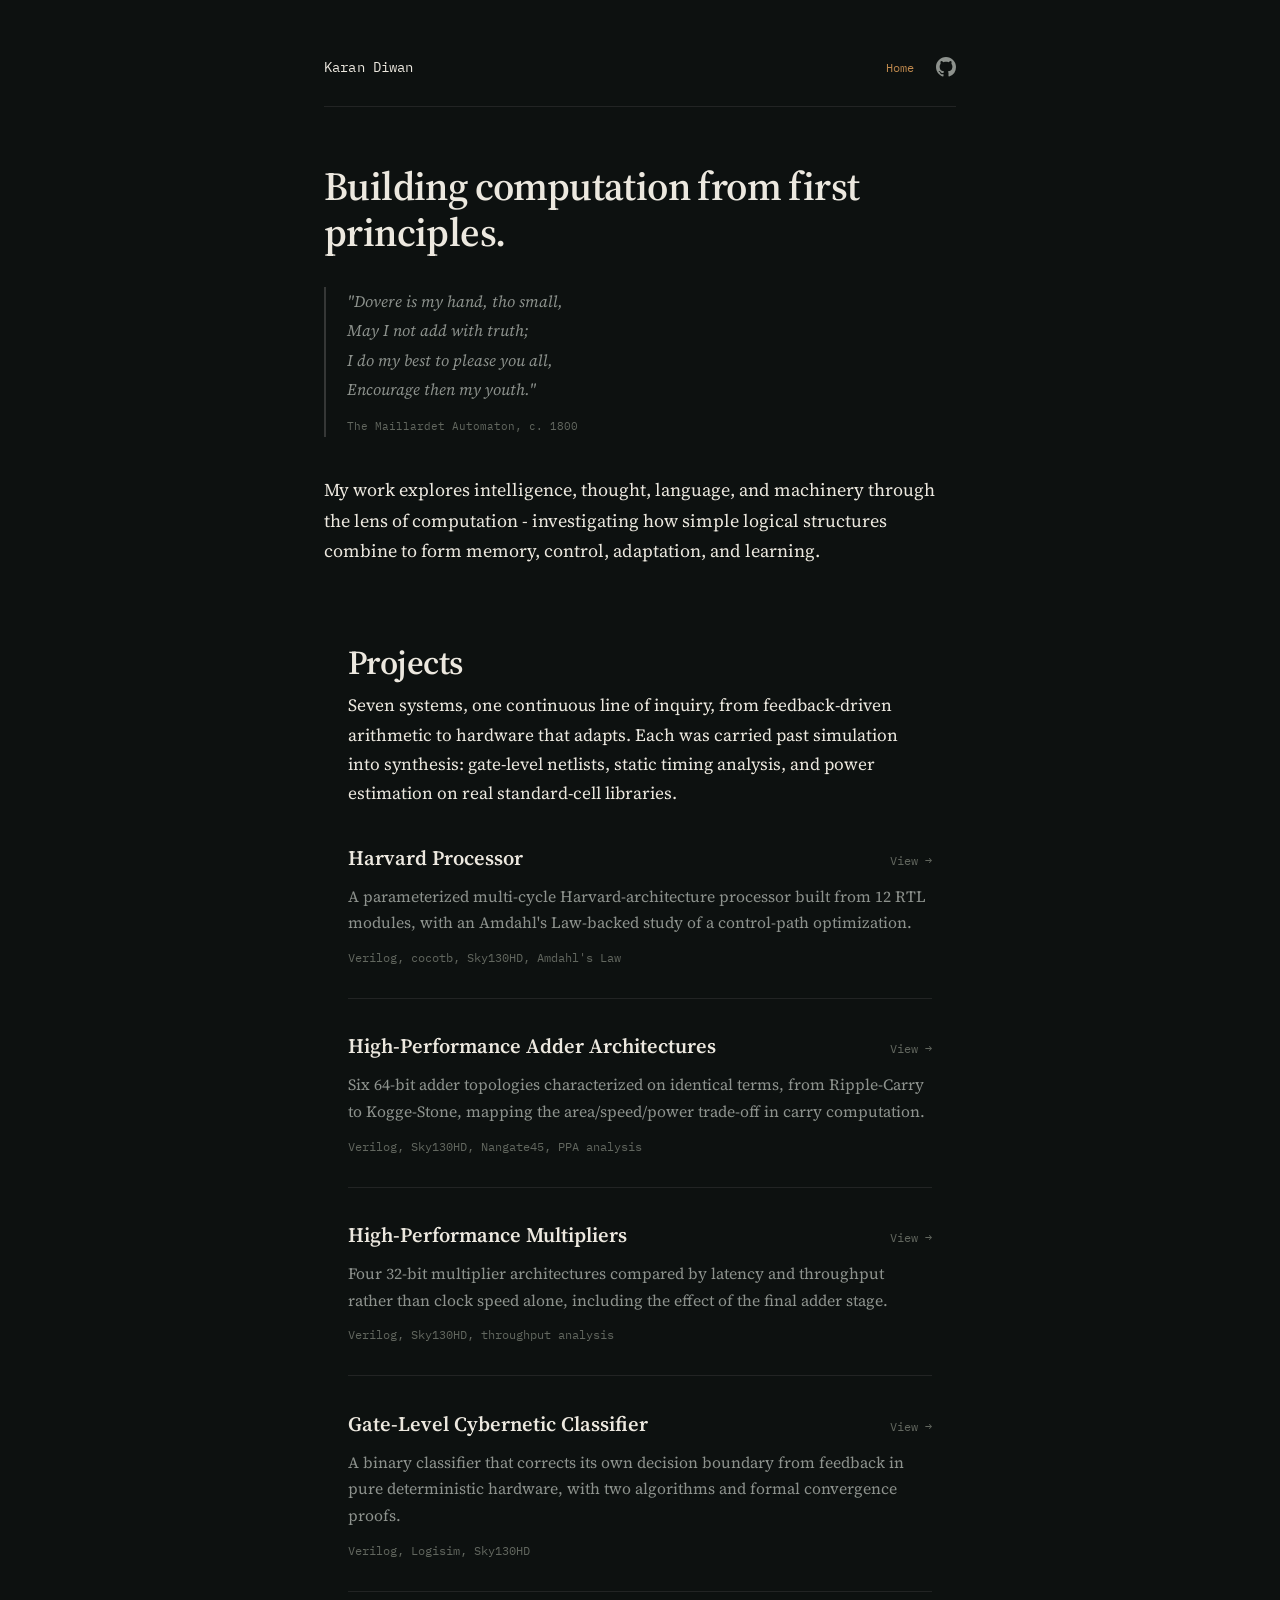
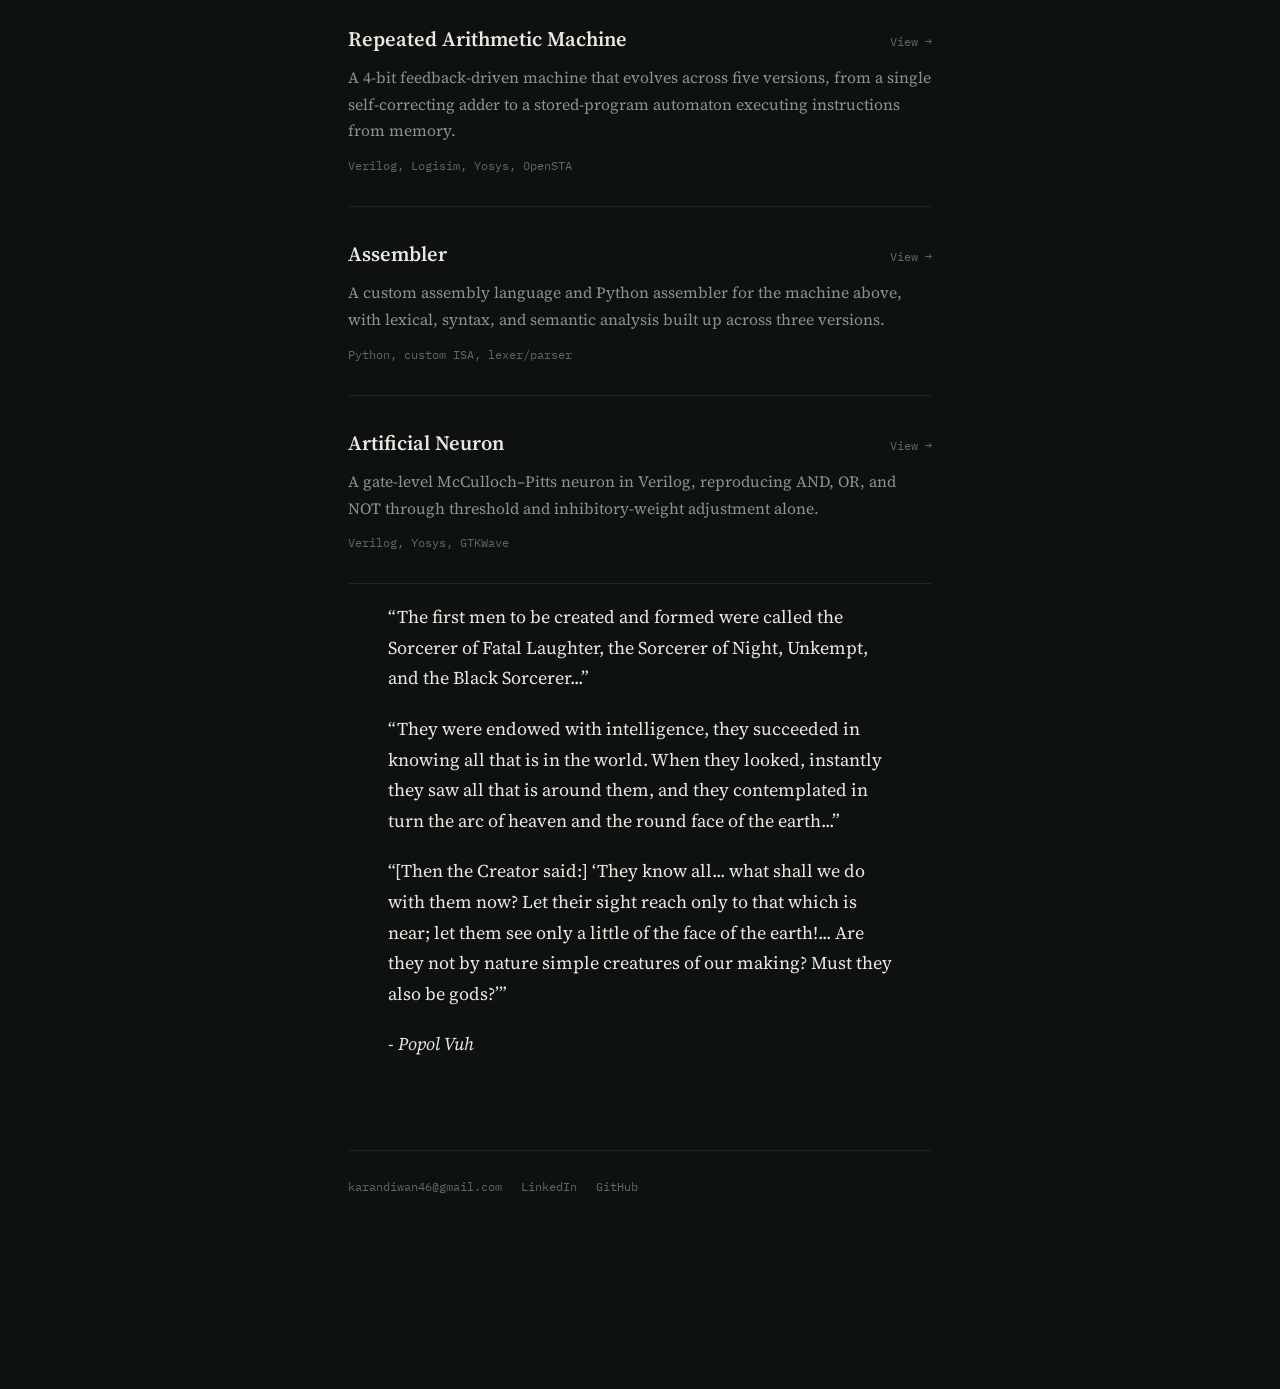
==== index.html @ 4bd713ad "Update index.html" ====
<!doctype html>
<html lang="en">
<head>
<meta charset="utf-8">
<meta name="viewport" content="width=device-width, initial-scale=1, viewport-fit=cover">
<title>Karan Diwan</title>
<link rel="stylesheet" href="style.css">
</head>
<body>
<div class="wrap narrow">

  <header class="top">
    <a class="mark" href="index.html">Karan Diwan</a>
    <nav class="site">
      <a href="index.html" class="active">Home</a>
      <a href="https://github.com/KARAN-D05">
  <svg height="20" width="20" viewBox="0 0 16 16" fill="currentColor">
    <path d="M8 0C3.58 0 0 3.58 0 8c0 3.54 2.29 6.53 5.47 7.59.4.07.55-.17.55-.38
    0-.19-.01-.82-.01-1.49-2.01.37-2.53-.49-2.69-.94-.09-.23-.48-.94-.82-1.13
    -.28-.15-.68-.52-.01-.53.63-.01 1.08.58 1.23.82.72 1.21 1.87.87 2.33.66
    .07-.52.28-.87.51-1.07-1.78-.2-3.64-.89-3.64-3.95 0-.87.31-1.59.82-2.15
    -.08-.2-.36-1.02.08-2.12 0 0 .67-.21 2.2.82.64-.18 1.32-.27 2-.27.68 0
    1.36.09 2 .27 1.53-1.04 2.2-.82 2.2-.82.44 1.1.16 1.92.08 2.12.51.56
    .82 1.27.82 2.15 0 3.07-1.87 3.75-3.65 3.95.29.25.54.73.54 1.48 0 1.07
    -.01 1.93-.01 2.2 0 .21.15.46.55.38A8.013 8.013 0 0016 8c0-4.42-3.58-8-8-8z"/>
  </svg>
</a>
    </nav>
  </header>

  <h1>Building computation from first principles.</h1>
  <p class="lede"></p>

  <div class="epigraph">
    "Dovere is my hand, tho small,<br>
    May I not add with truth;<br>
    I do my best to please you all,<br>
    Encourage then my youth."
    <cite>The Maillardet Automaton, c. 1800</cite>
  </div>

  <p> My work explores intelligence,
thought,
language,
and machinery
through the lens of computation -
investigating how simple logical structures combine
to form memory,
control,
adaptation,
and learning.</p>

   <!doctype html>
<html lang="en">
<head>
<meta charset="utf-8">
<meta name="viewport" content="width=device-width, initial-scale=1, viewport-fit=cover">
<link rel="stylesheet" href="style.css">
</head>
<body>
<div class="wrap">

  <h1 class="page-title">Projects</h1>
  <p class="lede">Seven systems, one continuous line of inquiry, from feedback-driven arithmetic to hardware that adapts. Each was carried past simulation into synthesis: gate-level netlists, static timing analysis, and power estimation on real standard-cell libraries.</p>

  <div class="card-list">

    <a class="card" href="project-harvard-processor.html">
      <div class="card-top"><h3>Harvard Processor</h3><span class="go">View &rarr;</span></div>
      <p>A parameterized multi-cycle Harvard-architecture processor built from 12 RTL modules, with an Amdahl's Law-backed study of a control-path optimization.</p>
      <div class="tags">Verilog, cocotb, Sky130HD, Amdahl's Law</div>
    </a>

    <a class="card" href="project-adders.html">
      <div class="card-top"><h3>High-Performance Adder Architectures</h3><span class="go">View &rarr;</span></div>
      <p>Six 64-bit adder topologies characterized on identical terms, from Ripple-Carry to Kogge-Stone, mapping the area/speed/power trade-off in carry computation.</p>
      <div class="tags">Verilog, Sky130HD, Nangate45, PPA analysis</div>
    </a>

    <a class="card" href="project-multipliers.html">
      <div class="card-top"><h3>High-Performance Multipliers</h3><span class="go">View &rarr;</span></div>
      <p>Four 32-bit multiplier architectures compared by latency and throughput rather than clock speed alone, including the effect of the final adder stage.</p>
      <div class="tags">Verilog, Sky130HD, throughput analysis</div>
    </a>

    <a class="card" href="project-cybernetic-classifier.html">
      <div class="card-top"><h3>Gate-Level Cybernetic Classifier</h3><span class="go">View &rarr;</span></div>
      <p>A binary classifier that corrects its own decision boundary from feedback in pure deterministic hardware, with two algorithms and formal convergence proofs.</p>
      <div class="tags">Verilog, Logisim, Sky130HD</div>
    </a>

    <a class="card" href="project-repeated-arithmetic-machine.html">
      <div class="card-top"><h3>Repeated Arithmetic Machine</h3><span class="go">View &rarr;</span></div>
      <p>A 4-bit feedback-driven machine that evolves across five versions, from a single self-correcting adder to a stored-program automaton executing instructions from memory.</p>
      <div class="tags">Verilog, Logisim, Yosys, OpenSTA</div>
    </a>

    <a class="card" href="project-assembler.html">
      <div class="card-top"><h3>Assembler</h3><span class="go">View &rarr;</span></div>
      <p>A custom assembly language and Python assembler for the machine above, with lexical, syntax, and semantic analysis built up across three versions.</p>
      <div class="tags">Python, custom ISA, lexer/parser</div>
    </a>

    <a class="card" href="project-artificial-neuron.html">
      <div class="card-top"><h3>Artificial Neuron</h3><span class="go">View &rarr;</span></div>
      <p>A gate-level McCulloch&ndash;Pitts neuron in Verilog, reproducing AND, OR, and NOT through threshold and inhibitory-weight adjustment alone.</p>
      <div class="tags">Verilog, Yosys, GTKWave</div>
    </a>

    <blockquote>

<p>
“The first men to be created and formed were called
the Sorcerer of Fatal Laughter,
the Sorcerer of Night,
Unkempt,
and the Black Sorcerer...”
</p>

<p>
“They were endowed with intelligence,
they succeeded in knowing all that is in the world.
When they looked,
instantly they saw all that is around them,
and they contemplated in turn
the arc of heaven
and the round face of the earth...”
</p>

<p>
“[Then the Creator said:]
‘They know all...
what shall we do with them now?
Let their sight reach only to that which is near;
let them see only a little of the face of the earth!...
Are they not by nature simple creatures of our making?
Must they also be gods?’”
</p>

<footer>
- <i>Popol Vuh</i>
</footer>

</blockquote>
    
  <footer class="site">
    <a href="mailto:karandiwan46@gmail.com">karandiwan46@gmail.com</a>
    <a href="https://www.linkedin.com/in/karan-diwan05">LinkedIn</a>
    <a href="https://github.com/KARAN-D05">GitHub</a>
  </footer>

</div>
</body>
</html>
---- style.css ----
@import url('https://fonts.googleapis.com/css2?family=Source+Serif+4:ital,opsz,wght@0,8..60,400;0,8..60,500;0,8..60,600;0,8..60,700;1,8..60,400;1,8..60,500&family=IBM+Plex+Mono:wght@400;500;600&display=swap');

:root{
  --bg:         #0d1110;
  --surface:    #141918;
  --surface-2:  #191f1e;
  --border:     rgba(237, 234, 227, 0.09);
  --border-strong: rgba(237, 234, 227, 0.18);
  --text:       #ece8df;
  --text-dim:   #8d928d;
  --text-faint: #62675f;
  --accent:     #c08a4e;
  --accent-dim: #8f6738;
  --accent-2:   #6e93a0;
  --max: 760px;
  --max-narrow: 680px;
}

*{ box-sizing: border-box; }
html{ scroll-padding-top: 2rem; }

body{
  margin: 0;
  background: var(--bg);
  color: var(--text);
  font-family: 'Source Serif 4', Georgia, serif;
  font-size: 18px;
  line-height: 1.7;
  padding-top: env(safe-area-inset-top, 0px);
  padding-bottom: env(safe-area-inset-bottom, 0px);
  -webkit-font-smoothing: antialiased;
}

.wrap{ max-width: var(--max); margin: 0 auto; padding: 3.5rem 1.5rem 6rem; }
.wrap.narrow{ max-width: var(--max-narrow); }

header.top{
  display: flex;
  justify-content: space-between;
  align-items: baseline;
  margin-bottom: 3.5rem;
  padding-bottom: 1.4rem;
  border-bottom: 1px solid var(--border);
}
header.top .mark{
  font-family: 'IBM Plex Mono', monospace;
  font-size: 0.86rem;
  color: var(--text);
  text-decoration: none;
  letter-spacing: 0.01em;
}
nav.site{
  font-family: 'IBM Plex Mono', monospace;
  font-size: 0.78rem;
  display: flex;
  gap: 1.4rem;
}
nav.site a{ color: var(--text-dim); text-decoration: none; }
nav.site a:hover, nav.site a.active{ color: var(--accent); }

.breadcrumb{
  font-family: 'IBM Plex Mono', monospace;
  font-size: 0.74rem;
  color: var(--text-faint);
  margin-bottom: 1.1rem;
}
.breadcrumb a{ color: var(--text-faint); text-decoration: none; }
.breadcrumb a:hover{ color: var(--accent); }

h1{
  font-family: 'Source Serif 4', serif;
  font-weight: 600;
  font-size: 2.5rem;
  line-height: 1.15;
  letter-spacing: -0.015em;
  margin: 0 0 0.6rem;
  color: var(--text);
}
h1.page-title{ font-size: 2.1rem; }

.lede{ color: var(--text); font-size: 1.08rem; margin-bottom: 2rem; }
.tagline{ color: var(--text-dim); font-size: 1.02rem; margin: -0.4rem 0 2rem; }

h2{
  font-family: 'Source Serif 4', serif;
  font-weight: 600;
  font-size: 1.32rem;
  color: var(--text);
  margin: 2.6rem 0 0.9rem;
  padding-top: 0.2rem;
}
h2:first-of-type{ margin-top: 0; }

p{ margin: 0 0 1.25rem; }
.wrap p:last-child{ margin-bottom: 0; }

.epigraph{
  font-style: italic;
  color: var(--text-dim);
  font-size: 1rem;
  line-height: 1.85;
  border-left: 2px solid var(--border-strong);
  padding-left: 1.3rem;
  margin: 2rem 0 2.4rem;
}
.epigraph cite{
  display: block;
  font-style: normal;
  font-family: 'IBM Plex Mono', monospace;
  font-size: 0.7rem;
  color: var(--text-faint);
  margin-top: 0.7rem;
}

.divider{ border: none; border-top: 1px solid var(--border); margin: 2.6rem 0; }

a.inline{ color: var(--accent); text-decoration: none; border-bottom: 1px solid var(--accent-dim); }
a.inline:hover{ color: var(--text); border-bottom-color: var(--text); }

.cta{
  font-family: 'IBM Plex Mono', monospace;
  font-size: 0.84rem;
  color: var(--accent);
  text-decoration: none;
  border-bottom: 1px solid var(--accent-dim);
  padding-bottom: 2px;
}
.cta:hover{ color: var(--text); border-bottom-color: var(--text); }

footer.site{
  margin-top: 4.5rem;
  padding-top: 1.6rem;
  border-top: 1px solid var(--border);
  font-family: 'IBM Plex Mono', monospace;
  font-size: 0.76rem;
  color: var(--text-faint);
  display: flex;
  gap: 1.2rem;
  flex-wrap: wrap;
}
footer.site a{ color: var(--text-faint); text-decoration: none; }
footer.site a:hover{ color: var(--accent); }

/* ---- project index cards ---- */

.card-list{ display: flex; flex-direction: column; }
.card{
  display: block;
  text-decoration: none;
  color: inherit;
  padding: 1.9rem 0;
  border-bottom: 1px solid var(--border);
}
.card:first-child{ padding-top: 0; }
.card-top{ display: flex; justify-content: space-between; align-items: baseline; gap: 1rem; }
.card h3{
  font-family: 'Source Serif 4', serif;
  font-weight: 600;
  font-size: 1.28rem;
  color: var(--text);
  margin: 0;
}
.card .go{
  font-family: 'IBM Plex Mono', monospace;
  font-size: 0.72rem;
  color: var(--text-faint);
  white-space: nowrap;
}
.card:hover h3{ color: var(--accent); }
.card:hover .go{ color: var(--accent); }
.card p{ color: var(--text-dim); margin: 0.5rem 0 0.7rem; font-size: 0.98rem; }
.card .tags{
  font-family: 'IBM Plex Mono', monospace;
  font-size: 0.72rem;
  color: var(--text-faint);
}

/* ---- content blocks on project pages ---- */

.note{
  font-family: 'IBM Plex Mono', monospace;
  font-size: 0.78rem;
  color: var(--text-dim);
  background: var(--surface);
  border-left: 2px solid var(--accent-dim);
  padding: 0.9rem 1.1rem;
  margin: -0.3rem 0 1.5rem;
  line-height: 1.6;
}

.spec-table{
  width: 100%;
  border-collapse: collapse;
  font-family: 'IBM Plex Mono', monospace;
  font-size: 0.76rem;
  margin: 0 0 1.3rem;
}
.spec-table caption{ text-align: left; color: var(--text-faint); font-size: 0.72rem; margin-bottom: 0.6rem; }
.spec-table th, .spec-table td{
  text-align: left;
  padding: 0.5rem 0.9rem 0.5rem 0;
  border-bottom: 1px solid var(--border);
  white-space: nowrap;
}
.spec-table th{ color: var(--accent-2); font-weight: 500; }
.spec-table td{ color: var(--text); }
.spec-scroll{ overflow-x: auto; margin-bottom: 0.3rem; }

.tools{ font-family: 'IBM Plex Mono', monospace; font-size: 0.76rem; color: var(--text-faint); margin: 0 0 1.6rem; }
.tools span{ color: var(--accent-2); }

.stage-list{ margin: 0 0 1.5rem; padding: 0; list-style: none; }
.stage-list li{
  padding: 0.6rem 0 0.6rem 1rem;
  border-left: 2px solid var(--border-strong);
  margin-bottom: 0.5rem;
  color: var(--text-dim);
  font-size: 0.98rem;
}
.stage-list li strong{ color: var(--text); font-weight: 600; }

figure{ margin: 1.6rem 0; }
.diagram{
  width: 100%;
  max-width: 100%;
  height: auto;
  display: block;
  border: 1px solid var(--border);
  border-radius: 3px;
}
figcaption{
  font-family: 'IBM Plex Mono', monospace;
  font-size: 0.72rem;
  color: var(--text-faint);
  margin-top: 0.6rem;
}
.fig-row{ display: flex; gap: 1rem; flex-wrap: wrap; }
.fig-row figure{ flex: 1 1 220px; margin: 1.6rem 0; }

.repo-cta{
  margin-top: 2.6rem;
  padding-top: 1.6rem;
  border-top: 1px solid var(--border);
  font-family: 'IBM Plex Mono', monospace;
  font-size: 0.86rem;
}

.prev-next{
  display: flex;
  justify-content: space-between;
  font-family: 'IBM Plex Mono', monospace;
  font-size: 0.78rem;
  margin-top: 3rem;
  padding-top: 1.6rem;
  border-top: 1px solid var(--border);
}
.prev-next a{ color: var(--text-dim); text-decoration: none; }
.prev-next a:hover{ color: var(--accent); }

@media (max-width: 480px){
  body{ font-size: 16.5px; }
  h1{ font-size: 1.9rem; }
  .wrap{ padding: 2.4rem 1.15rem 4rem; }
  header.top{ flex-direction: column; align-items: flex-start; gap: 0.8rem; }
  .fig-row{ flex-direction: column; }
}
---- style.css ----
@import url('https://fonts.googleapis.com/css2?family=Source+Serif+4:ital,opsz,wght@0,8..60,400;0,8..60,500;0,8..60,600;0,8..60,700;1,8..60,400;1,8..60,500&family=IBM+Plex+Mono:wght@400;500;600&display=swap');

:root{
  --bg:         #0d1110;
  --surface:    #141918;
  --surface-2:  #191f1e;
  --border:     rgba(237, 234, 227, 0.09);
  --border-strong: rgba(237, 234, 227, 0.18);
  --text:       #ece8df;
  --text-dim:   #8d928d;
  --text-faint: #62675f;
  --accent:     #c08a4e;
  --accent-dim: #8f6738;
  --accent-2:   #6e93a0;
  --max: 760px;
  --max-narrow: 680px;
}

*{ box-sizing: border-box; }
html{ scroll-padding-top: 2rem; }

body{
  margin: 0;
  background: var(--bg);
  color: var(--text);
  font-family: 'Source Serif 4', Georgia, serif;
  font-size: 18px;
  line-height: 1.7;
  padding-top: env(safe-area-inset-top, 0px);
  padding-bottom: env(safe-area-inset-bottom, 0px);
  -webkit-font-smoothing: antialiased;
}

.wrap{ max-width: var(--max); margin: 0 auto; padding: 3.5rem 1.5rem 6rem; }
.wrap.narrow{ max-width: var(--max-narrow); }

header.top{
  display: flex;
  justify-content: space-between;
  align-items: baseline;
  margin-bottom: 3.5rem;
  padding-bottom: 1.4rem;
  border-bottom: 1px solid var(--border);
}
header.top .mark{
  font-family: 'IBM Plex Mono', monospace;
  font-size: 0.86rem;
  color: var(--text);
  text-decoration: none;
  letter-spacing: 0.01em;
}
nav.site{
  font-family: 'IBM Plex Mono', monospace;
  font-size: 0.78rem;
  display: flex;
  gap: 1.4rem;
}
nav.site a{ color: var(--text-dim); text-decoration: none; }
nav.site a:hover, nav.site a.active{ color: var(--accent); }

.breadcrumb{
  font-family: 'IBM Plex Mono', monospace;
  font-size: 0.74rem;
  color: var(--text-faint);
  margin-bottom: 1.1rem;
}
.breadcrumb a{ color: var(--text-faint); text-decoration: none; }
.breadcrumb a:hover{ color: var(--accent); }

h1{
  font-family: 'Source Serif 4', serif;
  font-weight: 600;
  font-size: 2.5rem;
  line-height: 1.15;
  letter-spacing: -0.015em;
  margin: 0 0 0.6rem;
  color: var(--text);
}
h1.page-title{ font-size: 2.1rem; }

.lede{ color: var(--text); font-size: 1.08rem; margin-bottom: 2rem; }
.tagline{ color: var(--text-dim); font-size: 1.02rem; margin: -0.4rem 0 2rem; }

h2{
  font-family: 'Source Serif 4', serif;
  font-weight: 600;
  font-size: 1.32rem;
  color: var(--text);
  margin: 2.6rem 0 0.9rem;
  padding-top: 0.2rem;
}
h2:first-of-type{ margin-top: 0; }

p{ margin: 0 0 1.25rem; }
.wrap p:last-child{ margin-bottom: 0; }

.epigraph{
  font-style: italic;
  color: var(--text-dim);
  font-size: 1rem;
  line-height: 1.85;
  border-left: 2px solid var(--border-strong);
  padding-left: 1.3rem;
  margin: 2rem 0 2.4rem;
}
.epigraph cite{
  display: block;
  font-style: normal;
  font-family: 'IBM Plex Mono', monospace;
  font-size: 0.7rem;
  color: var(--text-faint);
  margin-top: 0.7rem;
}

.divider{ border: none; border-top: 1px solid var(--border); margin: 2.6rem 0; }

a.inline{ color: var(--accent); text-decoration: none; border-bottom: 1px solid var(--accent-dim); }
a.inline:hover{ color: var(--text); border-bottom-color: var(--text); }

.cta{
  font-family: 'IBM Plex Mono', monospace;
  font-size: 0.84rem;
  color: var(--accent);
  text-decoration: none;
  border-bottom: 1px solid var(--accent-dim);
  padding-bottom: 2px;
}
.cta:hover{ color: var(--text); border-bottom-color: var(--text); }

footer.site{
  margin-top: 4.5rem;
  padding-top: 1.6rem;
  border-top: 1px solid var(--border);
  font-family: 'IBM Plex Mono', monospace;
  font-size: 0.76rem;
  color: var(--text-faint);
  display: flex;
  gap: 1.2rem;
  flex-wrap: wrap;
}
footer.site a{ color: var(--text-faint); text-decoration: none; }
footer.site a:hover{ color: var(--accent); }

/* ---- project index cards ---- */

.card-list{ display: flex; flex-direction: column; }
.card{
  display: block;
  text-decoration: none;
  color: inherit;
  padding: 1.9rem 0;
  border-bottom: 1px solid var(--border);
}
.card:first-child{ padding-top: 0; }
.card-top{ display: flex; justify-content: space-between; align-items: baseline; gap: 1rem; }
.card h3{
  font-family: 'Source Serif 4', serif;
  font-weight: 600;
  font-size: 1.28rem;
  color: var(--text);
  margin: 0;
}
.card .go{
  font-family: 'IBM Plex Mono', monospace;
  font-size: 0.72rem;
  color: var(--text-faint);
  white-space: nowrap;
}
.card:hover h3{ color: var(--accent); }
.card:hover .go{ color: var(--accent); }
.card p{ color: var(--text-dim); margin: 0.5rem 0 0.7rem; font-size: 0.98rem; }
.card .tags{
  font-family: 'IBM Plex Mono', monospace;
  font-size: 0.72rem;
  color: var(--text-faint);
}

/* ---- content blocks on project pages ---- */

.note{
  font-family: 'IBM Plex Mono', monospace;
  font-size: 0.78rem;
  color: var(--text-dim);
  background: var(--surface);
  border-left: 2px solid var(--accent-dim);
  padding: 0.9rem 1.1rem;
  margin: -0.3rem 0 1.5rem;
  line-height: 1.6;
}

.spec-table{
  width: 100%;
  border-collapse: collapse;
  font-family: 'IBM Plex Mono', monospace;
  font-size: 0.76rem;
  margin: 0 0 1.3rem;
}
.spec-table caption{ text-align: left; color: var(--text-faint); font-size: 0.72rem; margin-bottom: 0.6rem; }
.spec-table th, .spec-table td{
  text-align: left;
  padding: 0.5rem 0.9rem 0.5rem 0;
  border-bottom: 1px solid var(--border);
  white-space: nowrap;
}
.spec-table th{ color: var(--accent-2); font-weight: 500; }
.spec-table td{ color: var(--text); }
.spec-scroll{ overflow-x: auto; margin-bottom: 0.3rem; }

.tools{ font-family: 'IBM Plex Mono', monospace; font-size: 0.76rem; color: var(--text-faint); margin: 0 0 1.6rem; }
.tools span{ color: var(--accent-2); }

.stage-list{ margin: 0 0 1.5rem; padding: 0; list-style: none; }
.stage-list li{
  padding: 0.6rem 0 0.6rem 1rem;
  border-left: 2px solid var(--border-strong);
  margin-bottom: 0.5rem;
  color: var(--text-dim);
  font-size: 0.98rem;
}
.stage-list li strong{ color: var(--text); font-weight: 600; }

figure{ margin: 1.6rem 0; }
.diagram{
  width: 100%;
  max-width: 100%;
  height: auto;
  display: block;
  border: 1px solid var(--border);
  border-radius: 3px;
}
figcaption{
  font-family: 'IBM Plex Mono', monospace;
  font-size: 0.72rem;
  color: var(--text-faint);
  margin-top: 0.6rem;
}
.fig-row{ display: flex; gap: 1rem; flex-wrap: wrap; }
.fig-row figure{ flex: 1 1 220px; margin: 1.6rem 0; }

.repo-cta{
  margin-top: 2.6rem;
  padding-top: 1.6rem;
  border-top: 1px solid var(--border);
  font-family: 'IBM Plex Mono', monospace;
  font-size: 0.86rem;
}

.prev-next{
  display: flex;
  justify-content: space-between;
  font-family: 'IBM Plex Mono', monospace;
  font-size: 0.78rem;
  margin-top: 3rem;
  padding-top: 1.6rem;
  border-top: 1px solid var(--border);
}
.prev-next a{ color: var(--text-dim); text-decoration: none; }
.prev-next a:hover{ color: var(--accent); }

@media (max-width: 480px){
  body{ font-size: 16.5px; }
  h1{ font-size: 1.9rem; }
  .wrap{ padding: 2.4rem 1.15rem 4rem; }
  header.top{ flex-direction: column; align-items: flex-start; gap: 0.8rem; }
  .fig-row{ flex-direction: column; }
}
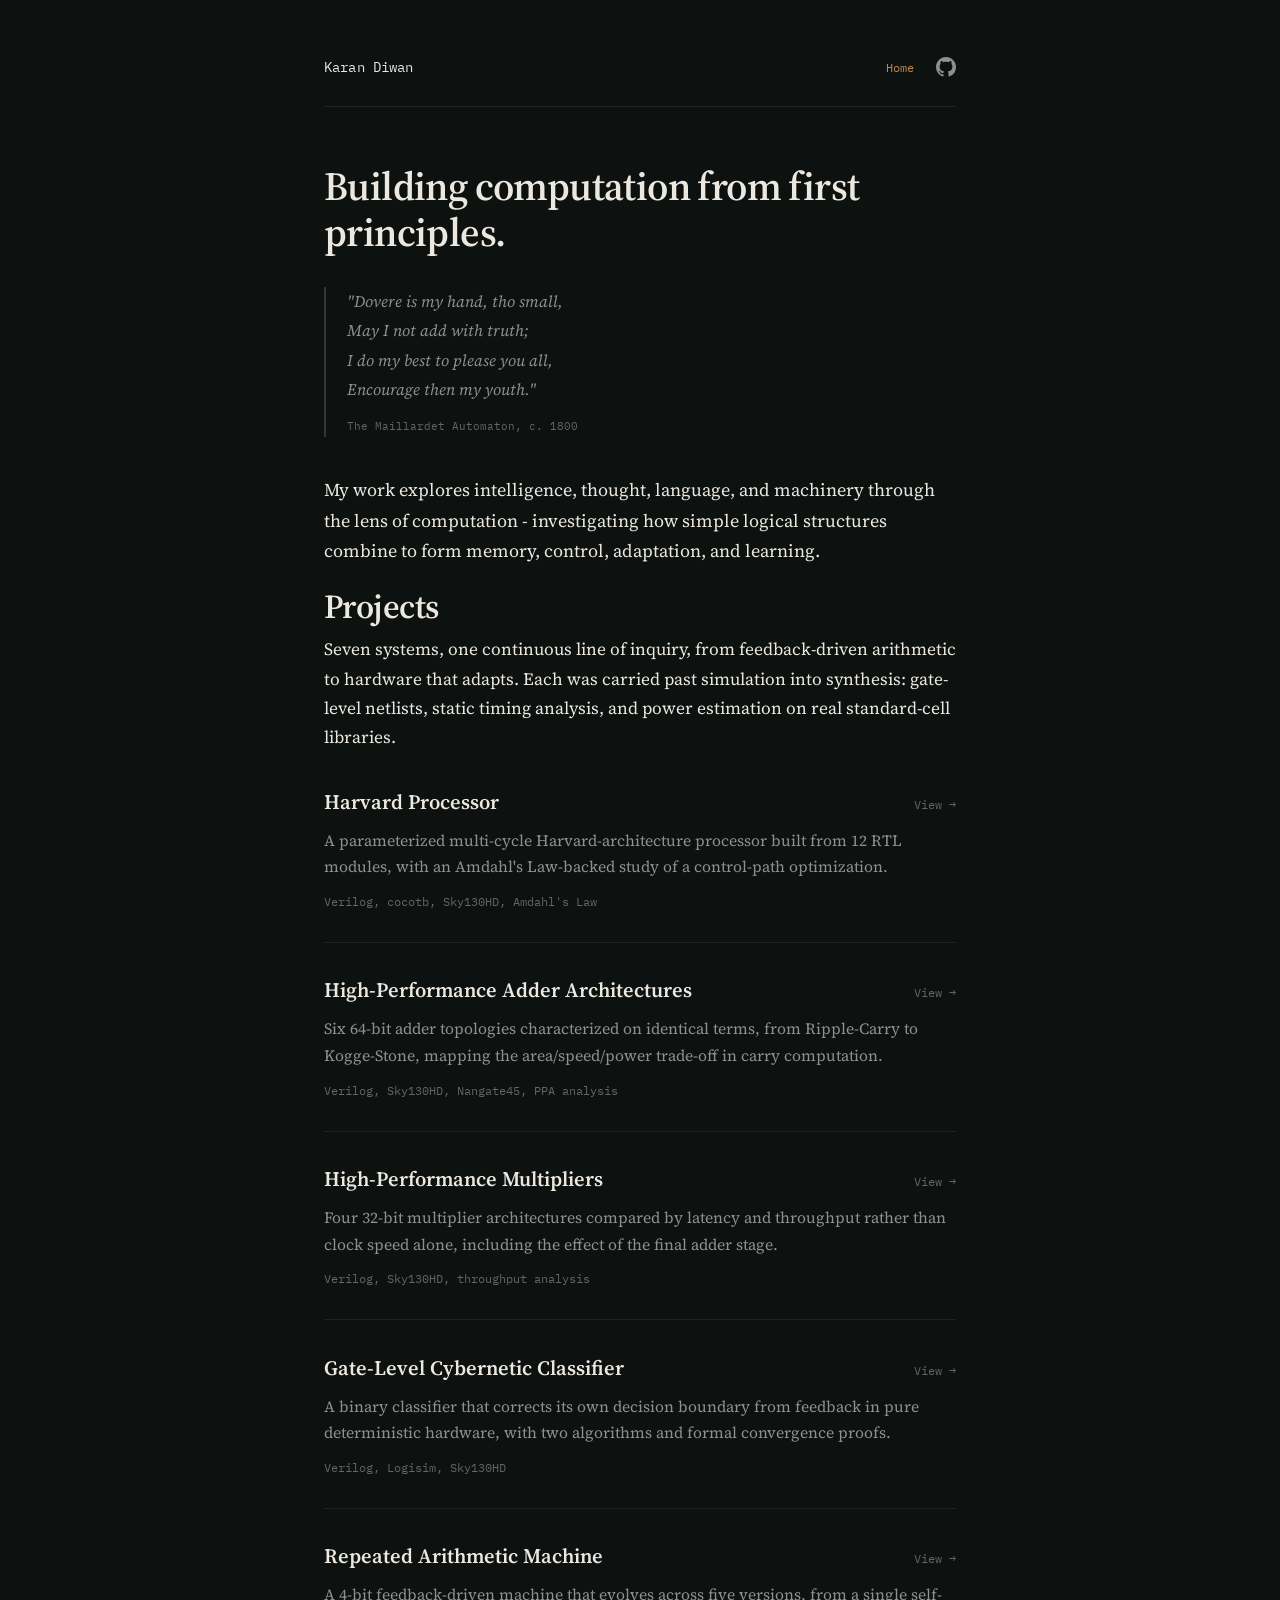
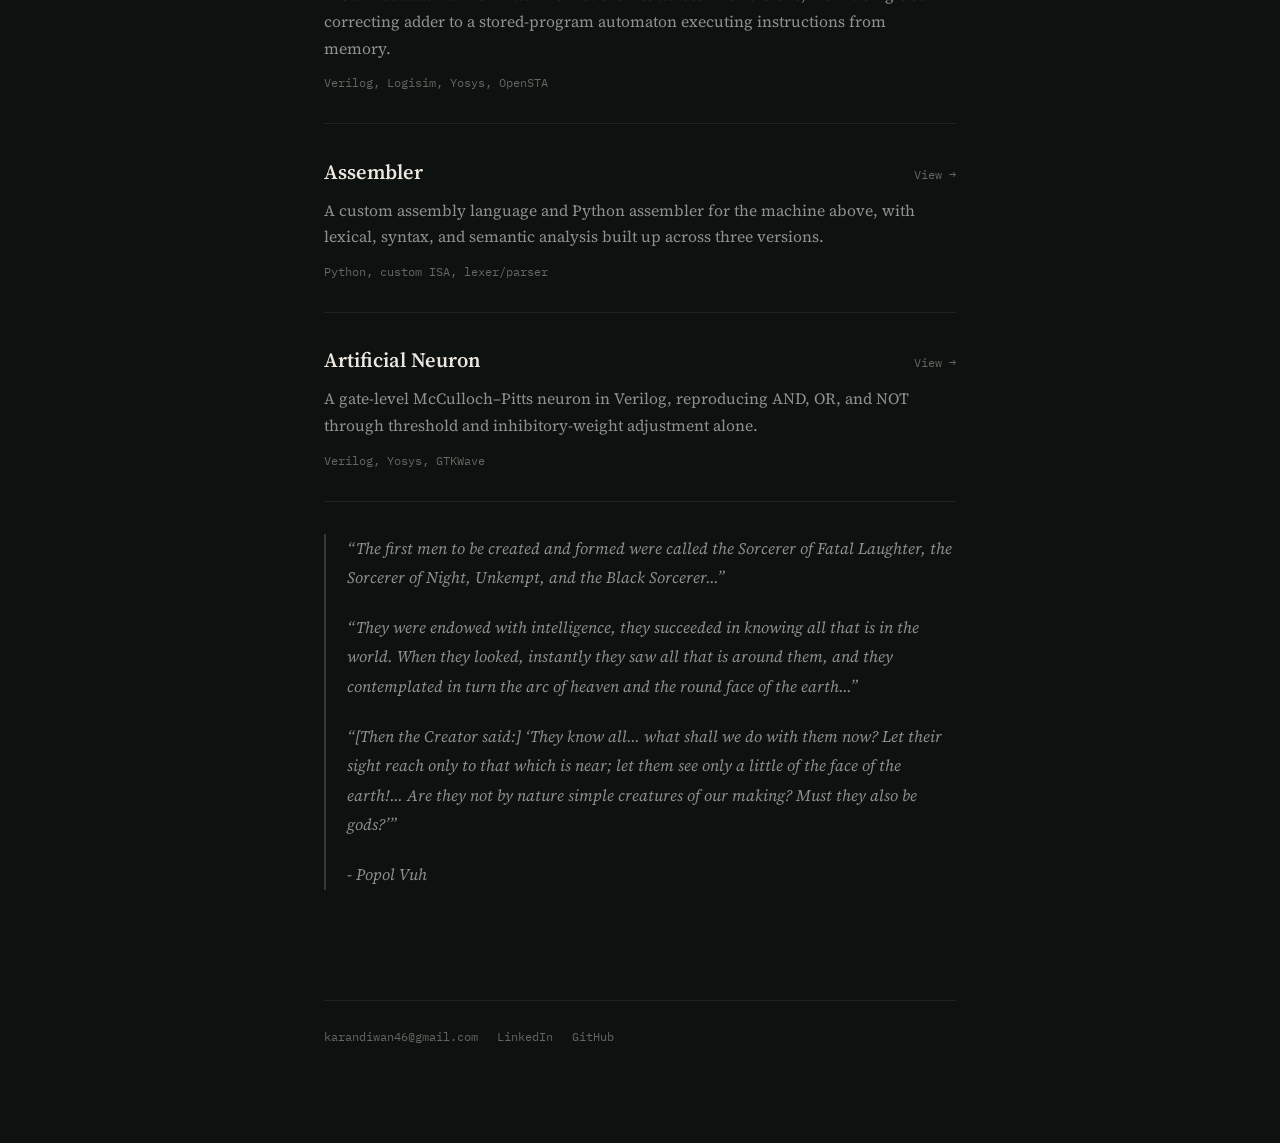
==== commit fd54091d: "Update index.html" ====
--- a/index.html
+++ b/index.html
@@ -50,16 +50,6 @@
 adaptation,
 and learning.</p>
 
-   <!doctype html>
-<html lang="en">
-<head>
-<meta charset="utf-8">
-<meta name="viewport" content="width=device-width, initial-scale=1, viewport-fit=cover">
-<link rel="stylesheet" href="style.css">
-</head>
-<body>
-<div class="wrap">
-
   <h1 class="page-title">Projects</h1>
   <p class="lede">Seven systems, one continuous line of inquiry, from feedback-driven arithmetic to hardware that adapts. Each was carried past simulation into synthesis: gate-level netlists, static timing analysis, and power estimation on real standard-cell libraries.</p>
 
@@ -107,8 +97,7 @@
       <div class="tags">Verilog, Yosys, GTKWave</div>
     </a>
 
-    <blockquote>
-
+<div class="epigraph">
 <p>
 “The first men to be created and formed were called
 the Sorcerer of Fatal Laughter,
@@ -137,9 +126,8 @@
 Must they also be gods?’”
 </p>
 
-<footer>
 - <i>Popol Vuh</i>
-</footer>
+</div>
 
 </blockquote>
     
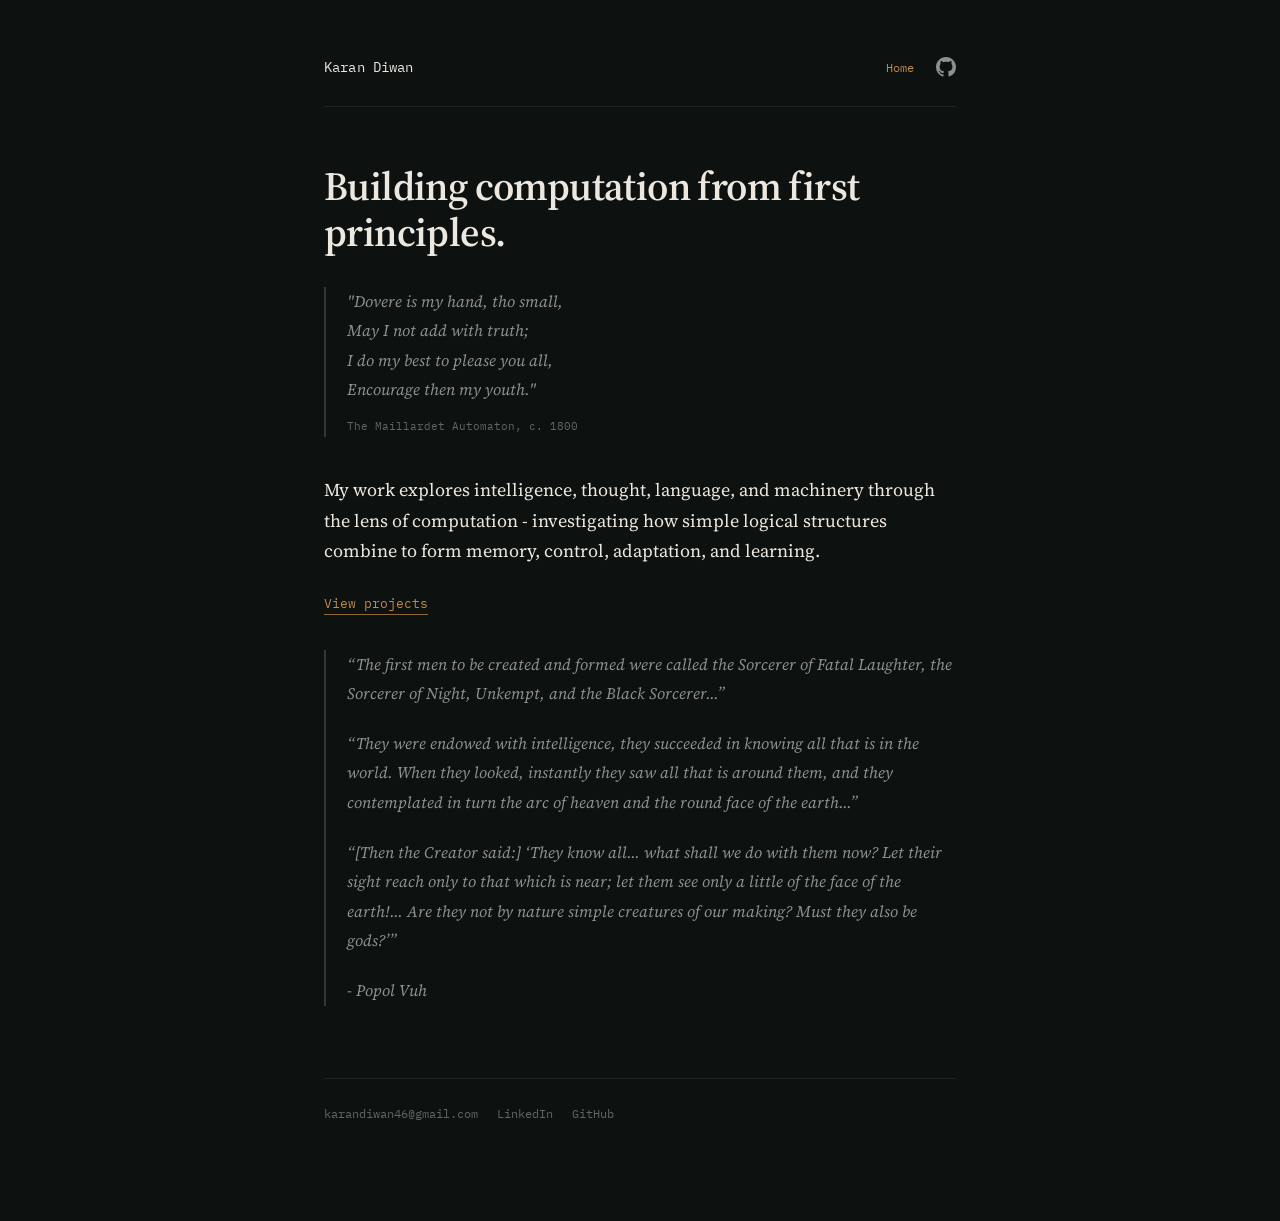
==== commit 428c0269: "Update index.html" ====
--- a/index.html
+++ b/index.html
@@ -50,52 +50,7 @@
 adaptation,
 and learning.</p>
 
-  <h1 class="page-title">Projects</h1>
-  <p class="lede">Seven systems, one continuous line of inquiry, from feedback-driven arithmetic to hardware that adapts. Each was carried past simulation into synthesis: gate-level netlists, static timing analysis, and power estimation on real standard-cell libraries.</p>
-
-  <div class="card-list">
-
-    <a class="card" href="project-harvard-processor.html">
-      <div class="card-top"><h3>Harvard Processor</h3><span class="go">View &rarr;</span></div>
-      <p>A parameterized multi-cycle Harvard-architecture processor built from 12 RTL modules, with an Amdahl's Law-backed study of a control-path optimization.</p>
-      <div class="tags">Verilog, cocotb, Sky130HD, Amdahl's Law</div>
-    </a>
-
-    <a class="card" href="project-adders.html">
-      <div class="card-top"><h3>High-Performance Adder Architectures</h3><span class="go">View &rarr;</span></div>
-      <p>Six 64-bit adder topologies characterized on identical terms, from Ripple-Carry to Kogge-Stone, mapping the area/speed/power trade-off in carry computation.</p>
-      <div class="tags">Verilog, Sky130HD, Nangate45, PPA analysis</div>
-    </a>
-
-    <a class="card" href="project-multipliers.html">
-      <div class="card-top"><h3>High-Performance Multipliers</h3><span class="go">View &rarr;</span></div>
-      <p>Four 32-bit multiplier architectures compared by latency and throughput rather than clock speed alone, including the effect of the final adder stage.</p>
-      <div class="tags">Verilog, Sky130HD, throughput analysis</div>
-    </a>
-
-    <a class="card" href="project-cybernetic-classifier.html">
-      <div class="card-top"><h3>Gate-Level Cybernetic Classifier</h3><span class="go">View &rarr;</span></div>
-      <p>A binary classifier that corrects its own decision boundary from feedback in pure deterministic hardware, with two algorithms and formal convergence proofs.</p>
-      <div class="tags">Verilog, Logisim, Sky130HD</div>
-    </a>
-
-    <a class="card" href="project-repeated-arithmetic-machine.html">
-      <div class="card-top"><h3>Repeated Arithmetic Machine</h3><span class="go">View &rarr;</span></div>
-      <p>A 4-bit feedback-driven machine that evolves across five versions, from a single self-correcting adder to a stored-program automaton executing instructions from memory.</p>
-      <div class="tags">Verilog, Logisim, Yosys, OpenSTA</div>
-    </a>
-
-    <a class="card" href="project-assembler.html">
-      <div class="card-top"><h3>Assembler</h3><span class="go">View &rarr;</span></div>
-      <p>A custom assembly language and Python assembler for the machine above, with lexical, syntax, and semantic analysis built up across three versions.</p>
-      <div class="tags">Python, custom ISA, lexer/parser</div>
-    </a>
-
-    <a class="card" href="project-artificial-neuron.html">
-      <div class="card-top"><h3>Artificial Neuron</h3><span class="go">View &rarr;</span></div>
-      <p>A gate-level McCulloch&ndash;Pitts neuron in Verilog, reproducing AND, OR, and NOT through threshold and inhibitory-weight adjustment alone.</p>
-      <div class="tags">Verilog, Yosys, GTKWave</div>
-    </a>
+  <p><a class="cta" href="projects.html">View projects</a></p>
 
 <div class="epigraph">
 <p>
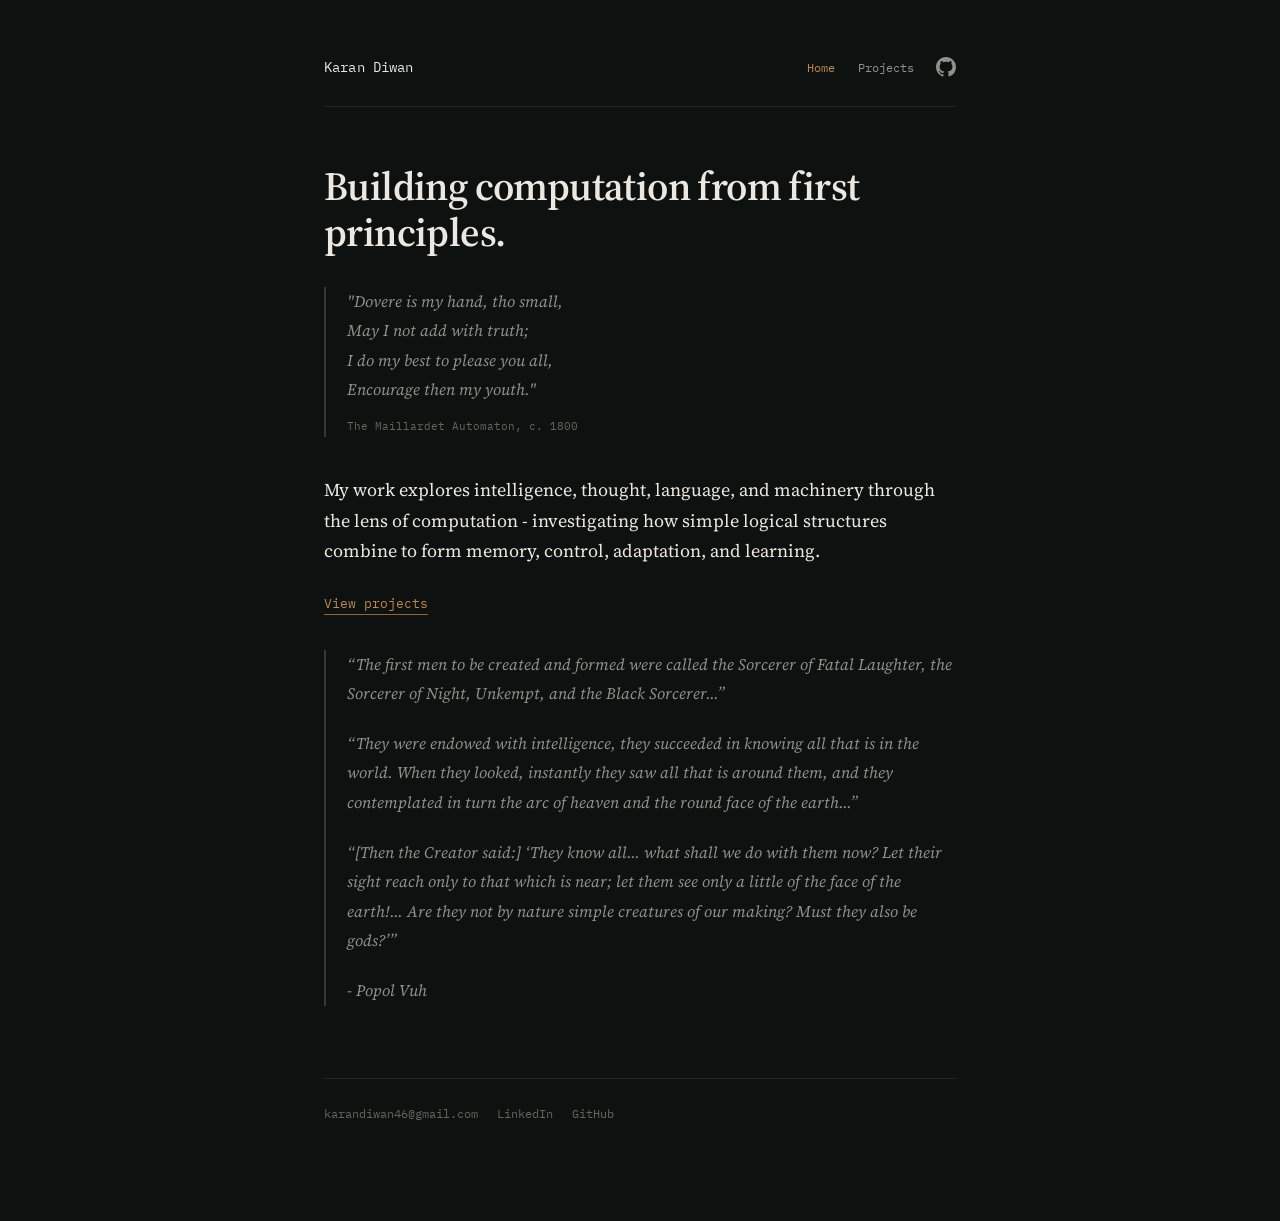
==== commit 4714ab4f: "Update index.html" ====
--- a/index.html
+++ b/index.html
@@ -13,6 +13,7 @@
     <a class="mark" href="index.html">Karan Diwan</a>
     <nav class="site">
       <a href="index.html" class="active">Home</a>
+      <a href="projects.html">Projects</a>
       <a href="https://github.com/KARAN-D05">
   <svg height="20" width="20" viewBox="0 0 16 16" fill="currentColor">
     <path d="M8 0C3.58 0 0 3.58 0 8c0 3.54 2.29 6.53 5.47 7.59.4.07.55-.17.55-.38
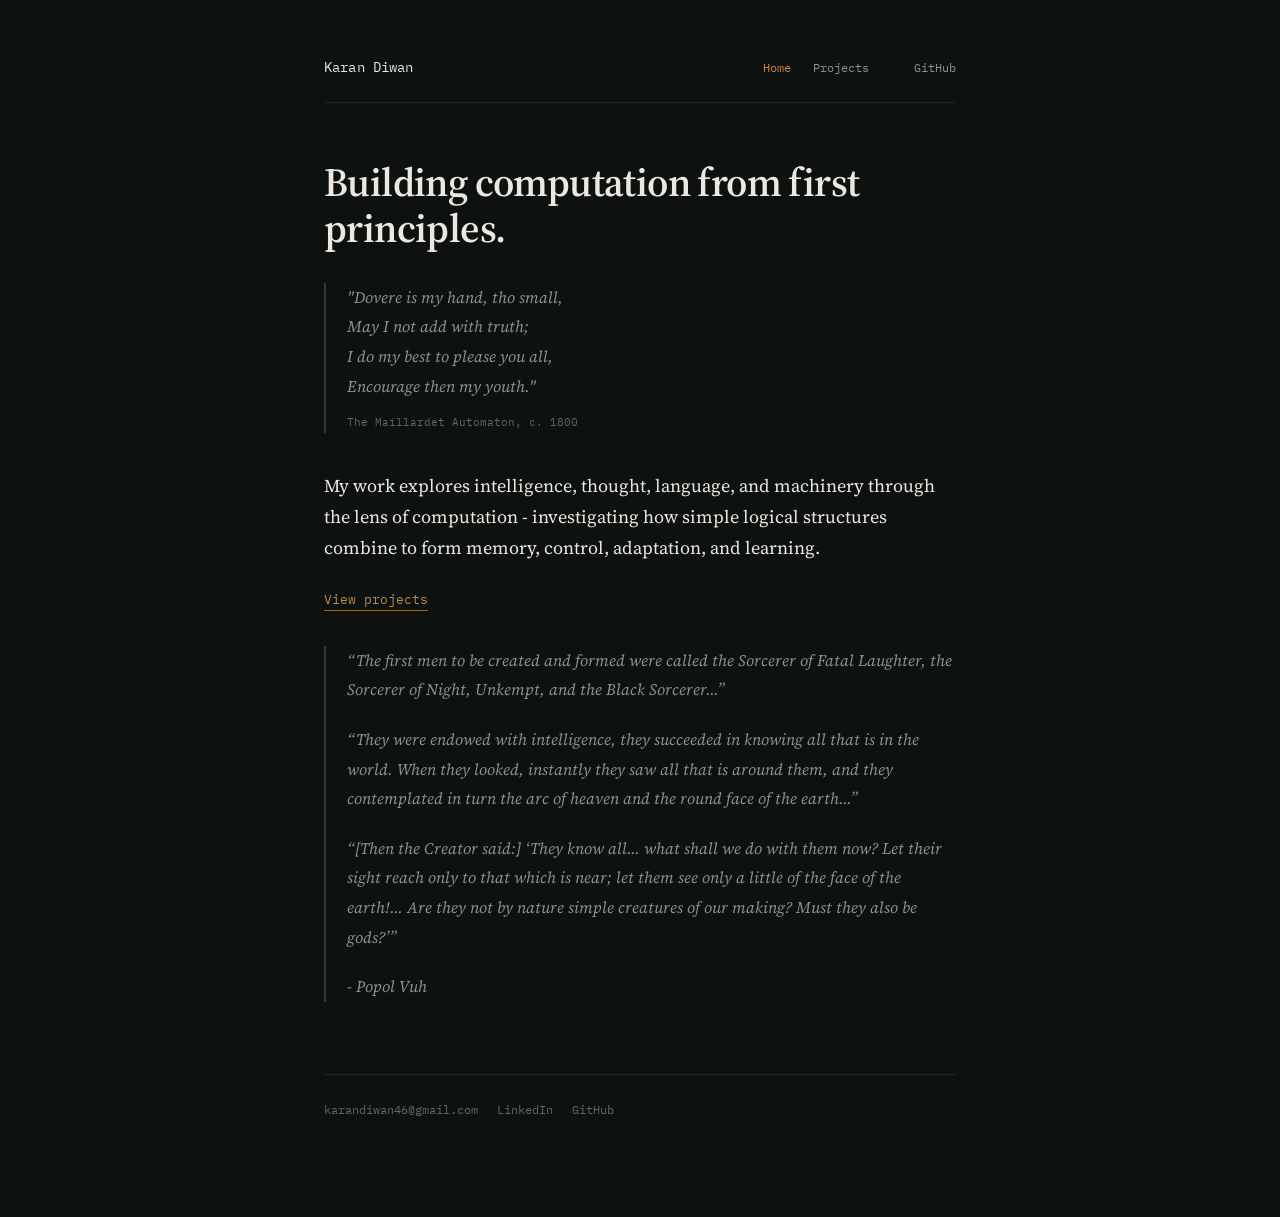
==== commit 31bafafb: "Update index.html" ====
--- a/index.html
+++ b/index.html
@@ -15,17 +15,8 @@
       <a href="index.html" class="active">Home</a>
       <a href="projects.html">Projects</a>
       <a href="https://github.com/KARAN-D05">
-  <svg height="20" width="20" viewBox="0 0 16 16" fill="currentColor">
-    <path d="M8 0C3.58 0 0 3.58 0 8c0 3.54 2.29 6.53 5.47 7.59.4.07.55-.17.55-.38
-    0-.19-.01-.82-.01-1.49-2.01.37-2.53-.49-2.69-.94-.09-.23-.48-.94-.82-1.13
-    -.28-.15-.68-.52-.01-.53.63-.01 1.08.58 1.23.82.72 1.21 1.87.87 2.33.66
-    .07-.52.28-.87.51-1.07-1.78-.2-3.64-.89-3.64-3.95 0-.87.31-1.59.82-2.15
-    -.08-.2-.36-1.02.08-2.12 0 0 .67-.21 2.2.82.64-.18 1.32-.27 2-.27.68 0
-    1.36.09 2 .27 1.53-1.04 2.2-.82 2.2-.82.44 1.1.16 1.92.08 2.12.51.56
-    .82 1.27.82 2.15 0 3.07-1.87 3.75-3.65 3.95.29.25.54.73.54 1.48 0 1.07
-    -.01 1.93-.01 2.2 0 .21.15.46.55.38A8.013 8.013 0 0016 8c0-4.42-3.58-8-8-8z"/>
-  </svg>
-</a>
+      <a href="https://github.com/KARAN-D05">GitHub</a>
+        
     </nav>
   </header>
 
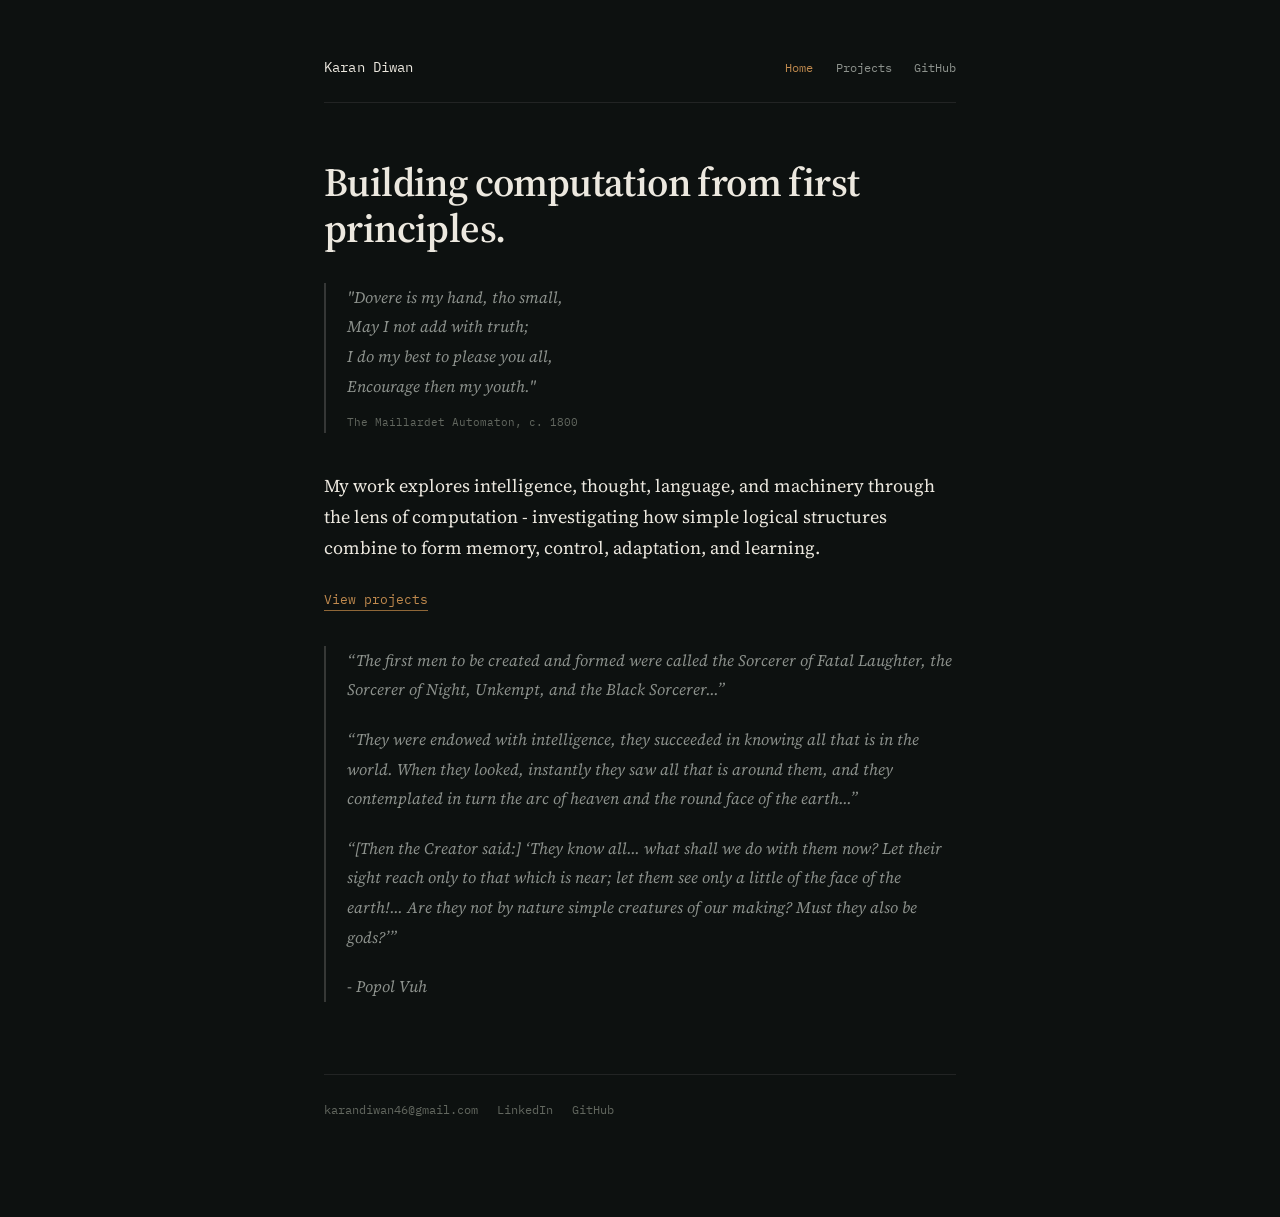
==== commit ea54a62b: "Update index.html" ====
--- a/index.html
+++ b/index.html
@@ -14,9 +14,7 @@
     <nav class="site">
       <a href="index.html" class="active">Home</a>
       <a href="projects.html">Projects</a>
-      <a href="https://github.com/KARAN-D05">
       <a href="https://github.com/KARAN-D05">GitHub</a>
-        
     </nav>
   </header>
 
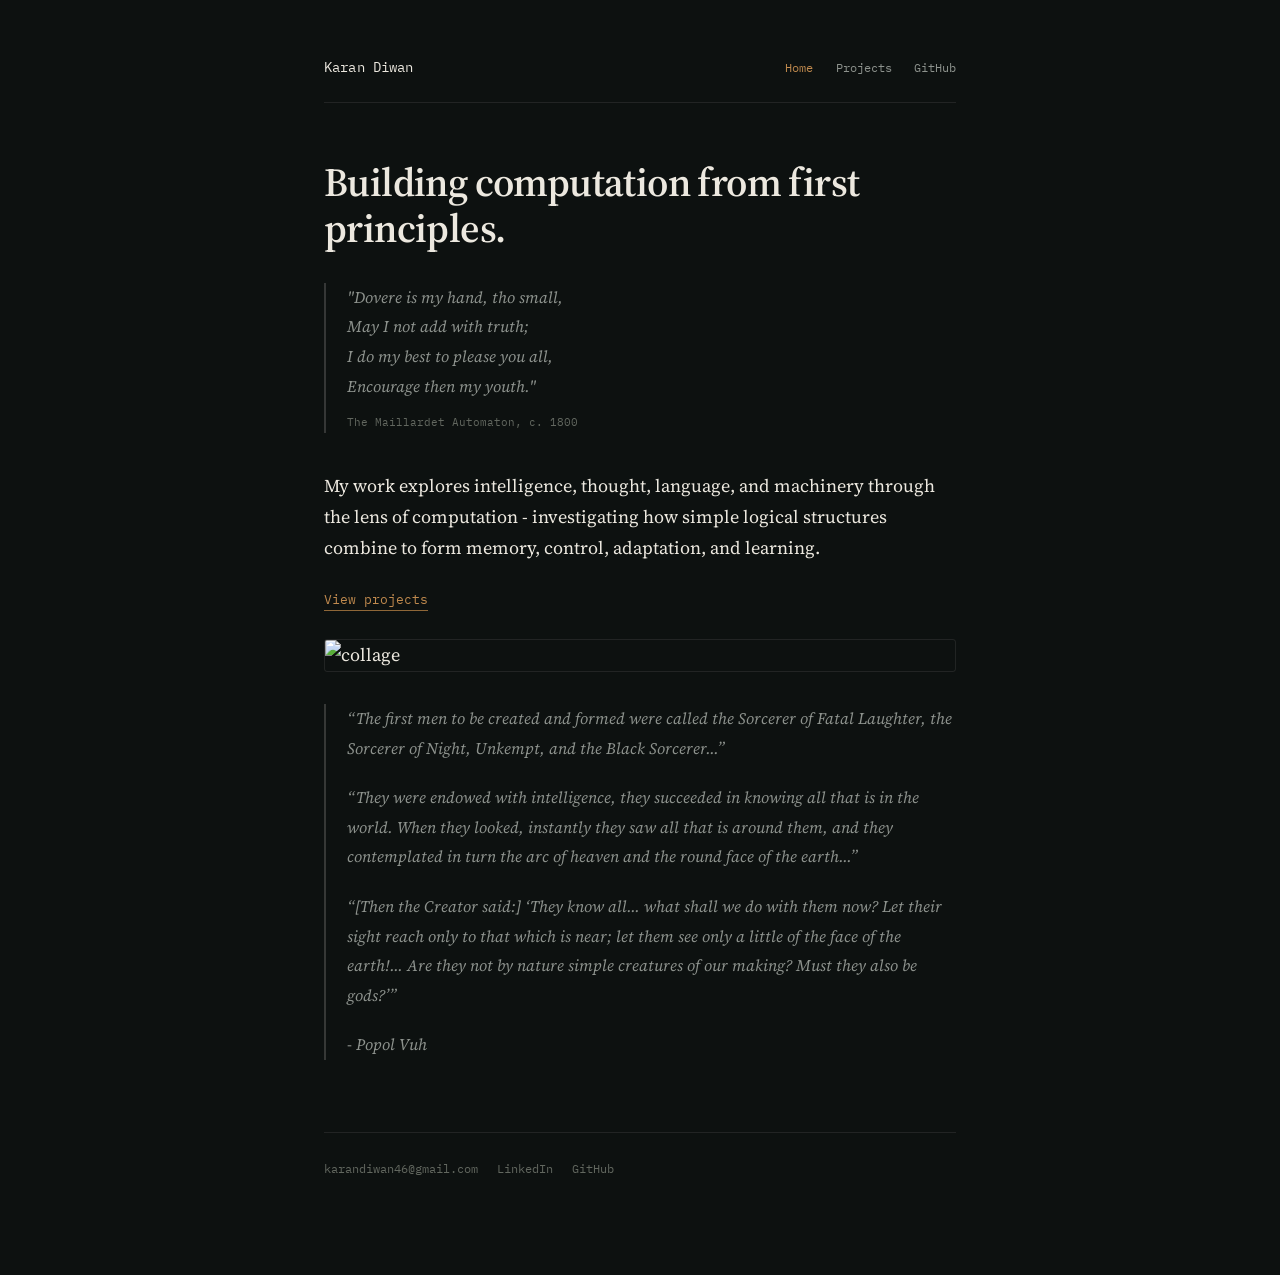
==== commit 5eef2526: "Update index.html" ====
--- a/index.html
+++ b/index.html
@@ -42,6 +42,10 @@
 
   <p><a class="cta" href="projects.html">View projects</a></p>
 
+  <figure>
+    <img class="diagram" src="https://raw.githubusercontent.com/KARAN-D05/KARAN-D05.github.io/main/projects.png" alt="collage" loading="lazy">
+  </figure>
+
 <div class="epigraph">
 <p>
 “The first men to be created and formed were called
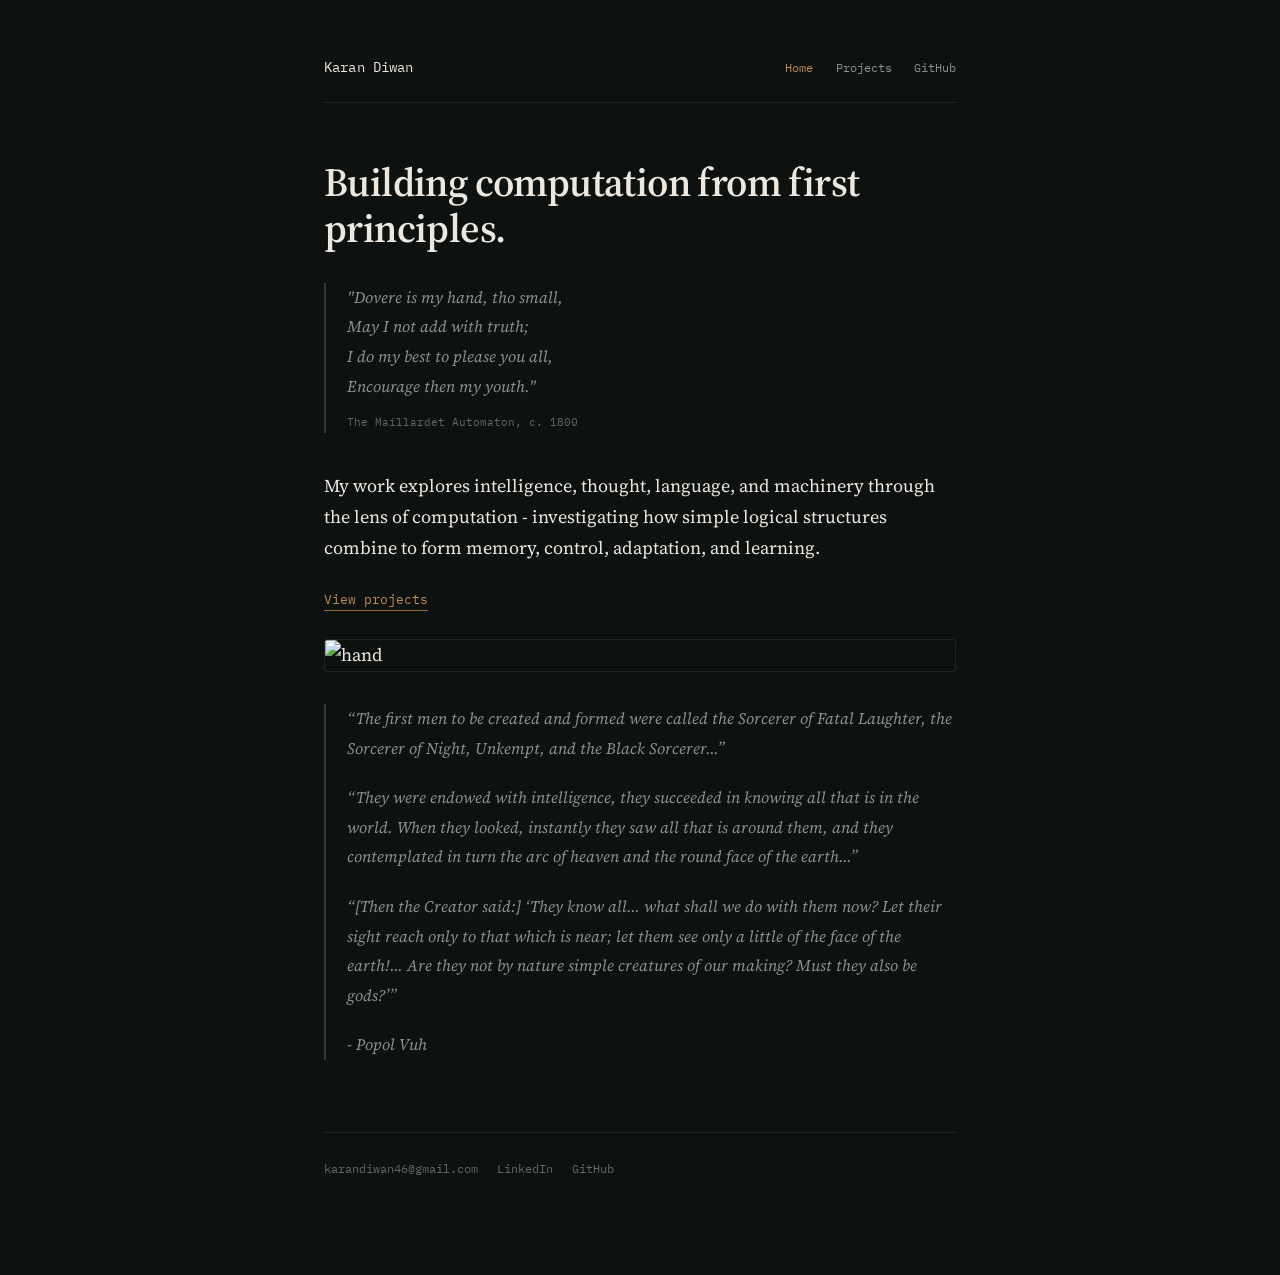
==== commit 2caa1cab: "Update index.html" ====
--- a/index.html
+++ b/index.html
@@ -43,7 +43,7 @@
   <p><a class="cta" href="projects.html">View projects</a></p>
 
   <figure>
-    <img class="diagram" src="https://raw.githubusercontent.com/KARAN-D05/KARAN-D05.github.io/main/projects.png" alt="collage" loading="lazy">
+    <img class="diagram" src="https://raw.githubusercontent.com/KARAN-D05/Gate-Level-Cybernetic-Classifier/main/Detector_v1.0/images/Population%20Counter.png" alt="hand" loading="lazy">
   </figure>
 
 <div class="epigraph">
